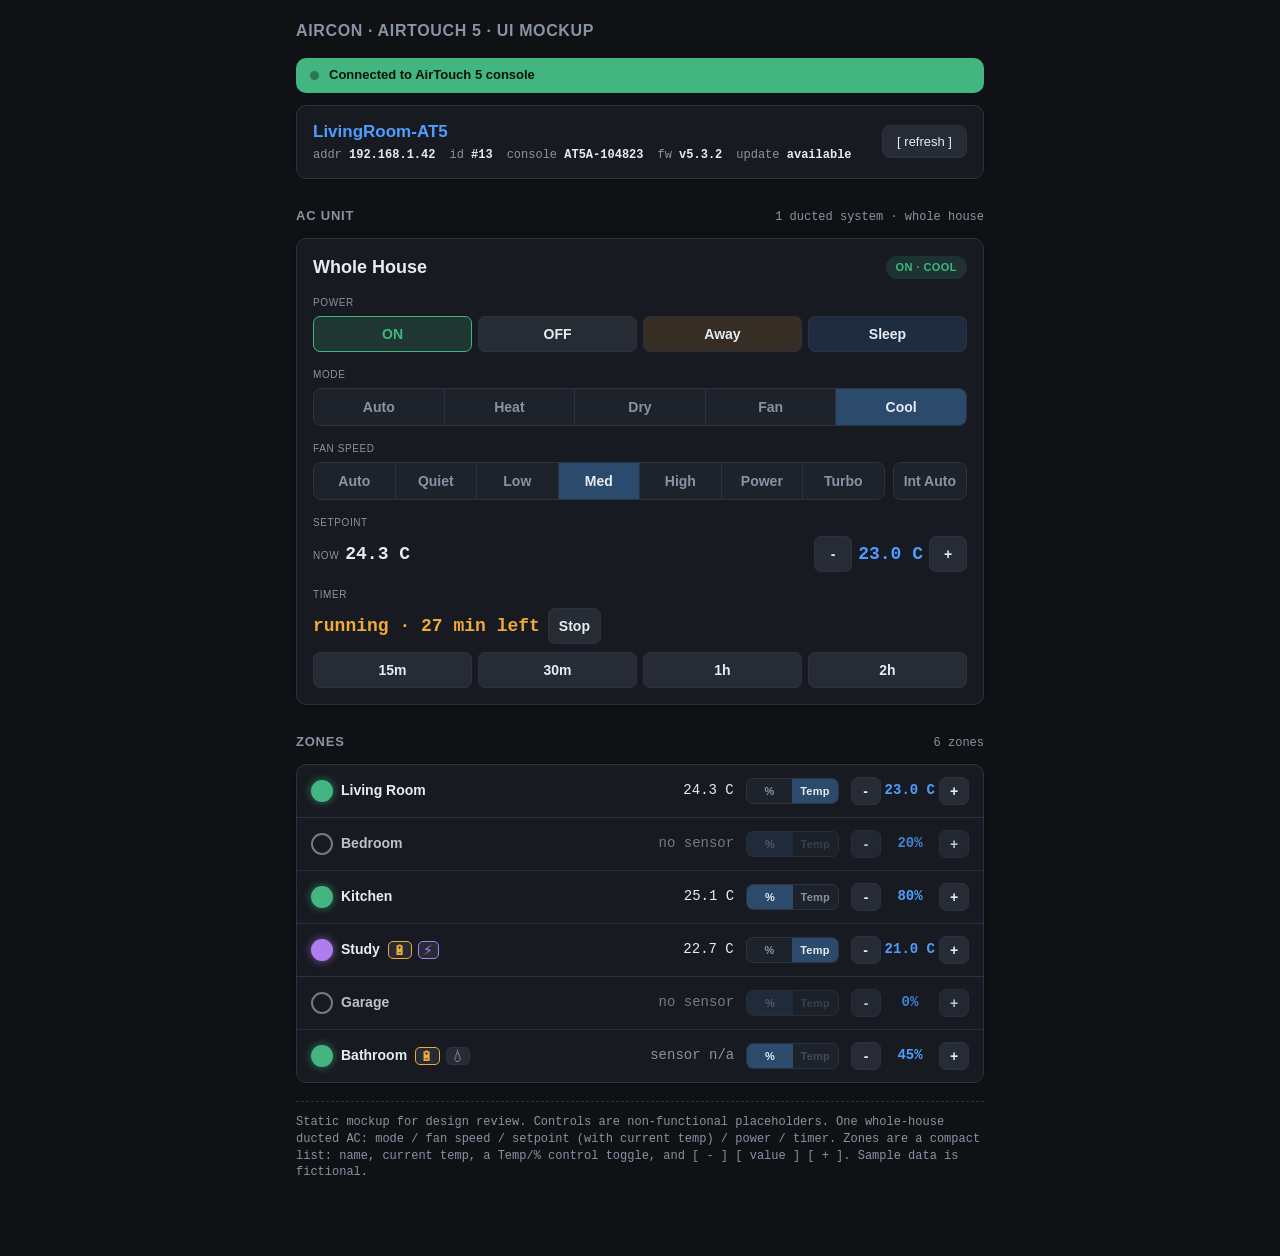
==== mockup.html @ fed0fee5 "Add AirTouch 5 UI mockup; allow Unicode glyphs in .html Add a single-file static HTML mockup (mockup" ====
<!DOCTYPE html>
<!--
  Static mockup for design review of `aircon` AirTouch 5 web UI.

  Real-world setup: ONE ducted whole-house AC unit, many zones.
  - AC card holds: mode, fan speed, main setpoint, timer.
  - Zones are a compact list: name, current temp, a temp/% control toggle,
    and [ - ] [ value ] [ + ] buttons.

  Single-file visual mockup: no htmx, no SSE, no server. Hard-coded sample data.
  Controls are non-functional placeholders.
  ASCII only (per AGENTS.md).
-->
<html lang="en">
<head>
  <meta charset="utf-8">
  <meta name="viewport" content="width=device-width, initial-scale=1">
  <title>aircon -- AirTouch 5 mockup</title>
  <style>
    :root {
      --bg: #0f1115;
      --panel: #171a21;
      --panel-2: #1e222b;
      --panel-3: #262b36;
      --border: #2c3340;
      --text: #e7ecf3;
      --muted: #8a93a3;
      --accent: #4f9dff;
      --accent-dim: #2c4a6b;
      --good: #43b581;
      --warn: #f0a93b;
      --bad: #e25b5b;
      --turbo: #b07df0;
      --radius: 10px;
      --shadow: 0 1px 3px rgba(0,0,0,0.4);
      --mono: ui-monospace, "SF Mono", "JetBrains Mono", "Fira Code", Menlo, Consolas, monospace;
    }

    * { box-sizing: border-box; }

    html, body {
      margin: 0;
      padding: 0;
      background: var(--bg);
      color: var(--text);
      font-family: -apple-system, BlinkMacSystemFont, "Segoe UI", Roboto, Helvetica, Arial, sans-serif;
      font-size: 14px;
      line-height: 1.4;
    }

    .page {
      max-width: 720px;
      margin: 0 auto;
      padding: 20px 16px 64px;
    }

    h1 {
      font-size: 16px;
      font-weight: 600;
      letter-spacing: 0.04em;
      margin: 0 0 16px;
      color: var(--muted);
      text-transform: uppercase;
    }

    /* ---- Connection state banner ---- */
    #connection-state {
      border-radius: var(--radius);
      padding: 8px 14px;
      margin-bottom: 12px;
      font-size: 13px;
      display: flex;
      align-items: center;
      gap: 10px;
      background: var(--good);
      color: #07140d;
      font-weight: 600;
    }
    #connection-state.disconnected {
      background: var(--bad);
      color: #1a0707;
    }
    #connection-state .dot {
      width: 9px; height: 9px;
      border-radius: 50%;
      background: rgba(0,0,0,0.35);
    }

    /* ---- System bar ---- */
    #system {
      background: var(--panel);
      border: 1px solid var(--border);
      border-radius: var(--radius);
      box-shadow: var(--shadow);
      padding: 14px 16px;
      margin-bottom: 24px;
      display: grid;
      grid-template-columns: 1fr auto;
      gap: 8px 16px;
      align-items: center;
    }
    #system .title {
      font-size: 17px;
      font-weight: 600;
    }
    #system .console-name { color: var(--accent); }
    #system .meta {
      display: flex;
      flex-wrap: wrap;
      gap: 6px 14px;
      font-family: var(--mono);
      font-size: 12px;
      color: var(--muted);
      margin-top: 4px;
    }
    #system .meta span { white-space: nowrap; }
    #system .meta b { color: var(--text); font-weight: 600; }
    #system .refresh {
      background: var(--panel-3);
      color: var(--text);
      border: 1px solid var(--border);
      border-radius: 8px;
      padding: 8px 14px;
      font-size: 13px;
      cursor: pointer;
    }
    #system .refresh:hover { border-color: var(--accent); }

    /* ---- Section header ---- */
    .section-label {
      display: flex;
      align-items: baseline;
      justify-content: space-between;
      margin: 28px 0 12px;
    }
    .section-label h2 {
      font-size: 13px;
      font-weight: 600;
      letter-spacing: 0.06em;
      text-transform: uppercase;
      color: var(--muted);
      margin: 0;
    }
    .section-label .count {
      font-family: var(--mono);
      font-size: 12px;
      color: var(--muted);
    }

    /* ---- AC card ---- */
    .ac-card {
      background: var(--panel);
      border: 1px solid var(--border);
      border-radius: var(--radius);
      box-shadow: var(--shadow);
      padding: 16px;
      display: flex;
      flex-direction: column;
      gap: 16px;
    }
    .ac-card .head {
      display: flex;
      justify-content: space-between;
      align-items: center;
      gap: 8px;
    }
    .ac-card .name {
      font-size: 18px;
      font-weight: 600;
    }
    .power-badge {
      font-size: 11px;
      font-weight: 700;
      letter-spacing: 0.04em;
      padding: 4px 10px;
      border-radius: 999px;
      text-transform: uppercase;
    }
    .power-badge.on  { background: rgba(67,181,129,0.16); color: var(--good); }
    .power-badge.off { background: rgba(138,147,163,0.16); color: var(--muted); }

    /* field with a label above a control row */
    .field .label {
      font-size: 10px;
      letter-spacing: 0.06em;
      text-transform: uppercase;
      color: var(--muted);
      margin-bottom: 6px;
    }

    /* segmented control (mode, fan speed) */
    .segmented {
      display: flex;
      background: var(--panel-2);
      border: 1px solid var(--border);
      border-radius: 8px;
      overflow: hidden;
    }
    .segmented button {
      appearance: none;
      flex: 1;
      border: 0;
      background: transparent;
      color: var(--muted);
      font-size: 12px;
      font-weight: 600;
      padding: 8px 6px;
      cursor: pointer;
      border-right: 1px solid var(--border);
    }
    .segmented button:last-child { border-right: 0; }
    .segmented button.active {
      background: var(--accent-dim);
      color: var(--text);
    }
    .segmented button:hover:not(.active) { color: var(--text); }
    .segmented.compact button { padding: 7px 4px; font-size: 11px; }

    /* fan speed row: segmented + intelligent-auto toggle */
    .fan-row { display: flex; gap: 8px; align-items: stretch; }
    .fan-row .segmented { flex: 1; min-width: 0; }
    .int-auto {
      appearance: none;
      border: 1px solid var(--border);
      background: var(--panel-2);
      color: var(--muted);
      border-radius: 8px;
      padding: 0 12px;
      font-size: 12px;
      font-weight: 600;
      cursor: pointer;
      white-space: nowrap;
    }
    .int-auto.active {
      background: var(--accent-dim);
      color: var(--text);
      border-color: var(--accent);
    }
    .int-auto:disabled { opacity: 0.4; cursor: not-allowed; }

    /* setpoint row: current temp + -/value/+ */
    .setpoint-row {
      display: flex;
      align-items: center;
      justify-content: space-between;
      gap: 12px;
    }
    .setpoint-row .current {
      display: flex;
      align-items: baseline;
      gap: 6px;
    }
    .setpoint-row .current .k {
      font-size: 10px;
      letter-spacing: 0.06em;
      text-transform: uppercase;
      color: var(--muted);
    }
    .setpoint-row .current .v {
      font-family: var(--mono);
      font-size: 26px;
      font-weight: 600;
    }
    .stepper {
      display: flex;
      align-items: center;
      gap: 6px;
    }
    .stepper .val {
      font-family: var(--mono);
      font-size: 18px;
      font-weight: 600;
      min-width: 56px;
      text-align: center;
      color: var(--accent);
    }

    .btn {
      appearance: none;
      border: 1px solid var(--border);
      background: var(--panel-3);
      color: var(--text);
      border-radius: 7px;
      padding: 7px 12px;
      font-size: 13px;
      font-weight: 600;
      cursor: pointer;
    }
    .btn:hover { border-color: var(--accent); }
    .btn:disabled { opacity: 0.4; cursor: not-allowed; }
    .btn.step {
      width: 38px;
      text-align: center;
      padding: 7px 0;
      font-size: 16px;
      line-height: 1;
    }
    .btn.on   { background: rgba(67,181,129,0.18); border-color: var(--good); color: var(--good); }
    .btn.off  { background: rgba(138,147,163,0.14); }
    .btn.turbo{ background: rgba(176,125,240,0.18); border-color: var(--turbo); color: var(--turbo); }
    .btn.away { background: rgba(240,169,59,0.14); }
    .btn.sleep{ background: rgba(79,157,255,0.14); }

    /* power group */
    .power-group { display: flex; gap: 6px; }
    .power-group .btn { flex: 1; text-align: center; }

    /* timer */
    .timer-row {
      display: flex;
      align-items: center;
      gap: 8px;
    }
    .timer-row input[type=number] {
      width: 64px;
      background: var(--panel-2);
      border: 1px solid var(--border);
      border-radius: 6px;
      color: var(--text);
      font-family: var(--mono);
      font-size: 13px;
      padding: 6px 8px;
      text-align: center;
    }
    .timer-row select {
      background: var(--panel-2);
      border: 1px solid var(--border);
      border-radius: 6px;
      color: var(--text);
      font-size: 13px;
      padding: 6px 8px;
    }
    .timer-status {
      font-family: var(--mono);
      font-size: 13px;
      font-weight: 600;
      color: var(--warn);
    }
    .timer-status.off { color: var(--muted); }
    .timer-presets {
      display: flex;
      gap: 6px;
      margin-top: 8px;
      flex-wrap: wrap;
    }
    .timer-presets .btn { flex: 1; min-width: 52px; text-align: center; }

    /* ---- AC card: uniform button + text sizes (scoped so zones keep own sizing) ---- */
    .ac-card .segmented button,
    .ac-card .segmented.compact button,
    .ac-card .int-auto,
    .ac-card .btn,
    .ac-card .btn.step {
      font-size: 14px;
      font-weight: 600;
      min-height: 36px;
      padding: 8px 10px;
      display: inline-flex;
      align-items: center;
      justify-content: center;
    }
    .ac-card .btn.step { width: 38px; padding: 8px 0; }
    .ac-card .setpoint-row .current .v,
    .ac-card .stepper .val,
    .ac-card .timer-status {
      font-size: 18px;
    }
    .ac-card .timer-row input[type=number],
    .ac-card .timer-row select {
      font-size: 14px;
      min-height: 36px;
      padding: 6px 8px;
    }

    /* ---- Zones list ---- */
    .zone-list {
      background: var(--panel);
      border: 1px solid var(--border);
      border-radius: var(--radius);
      box-shadow: var(--shadow);
      overflow: hidden;
    }
    .zone-row {
      display: grid;
      grid-template-columns: 1fr auto auto auto;
      align-items: center;
      gap: 12px;
      padding: 12px 14px;
      border-bottom: 1px solid var(--border);
    }
    .zone-row:last-child { border-bottom: 0; }
    .zone-row.off { opacity: 0.8; }

    .zone-name {
      display: flex;
      flex-direction: column;
      align-items: flex-start;
      gap: 6px;
      min-width: 0;
    }
    .zone-name .name-line {
      display: flex;
      align-items: center;
      gap: 8px;
      min-width: 0;
    }
    /* zone power toggle = the status light itself (ZonePower: on/off/turbo) */
    .zone-toggle {
      appearance: none;
      width: 22px; height: 22px;
      border-radius: 50%;
      flex: none;
      cursor: pointer;
      border: 2px solid var(--muted);
      background: transparent;
      padding: 0;
    }
    .zone-toggle:hover { box-shadow: 0 0 0 3px var(--accent-dim); }
    .zone-toggle.on    { background: var(--good); border-color: var(--good); box-shadow: 0 0 8px rgba(67,181,129,0.65); }
    .zone-toggle.off   { background: transparent; border-color: var(--muted); }
    .zone-toggle.turbo { background: var(--turbo); border-color: var(--turbo); box-shadow: 0 0 8px rgba(176,125,240,0.65); }
    .zone-name .name {
      font-size: 14px;
      font-weight: 600;
      overflow: hidden;
      text-overflow: ellipsis;
      white-space: nowrap;
      min-width: 0;
    }

    .zone-temp {
      font-family: var(--mono);
      font-size: 14px;
      color: var(--muted);
      min-width: 58px;
      text-align: right;
    }
    .zone-temp.has-sensor { color: var(--text); }

    /* compact temp/% toggle */
    .mode-toggle {
      display: grid;
      grid-template-columns: 1fr 1fr;
      background: var(--panel-2);
      border: 1px solid var(--border);
      border-radius: 7px;
      overflow: hidden;
    }
    .mode-toggle button {
      appearance: none;
      border: 0;
      background: transparent;
      color: var(--muted);
      font-size: 11px;
      font-weight: 600;
      padding: 6px 8px;
      cursor: pointer;
      letter-spacing: 0.02em;
    }
    .mode-toggle button.active {
      background: var(--accent-dim);
      color: var(--text);
    }
    .mode-toggle button:disabled {
      opacity: 0.35;
      cursor: not-allowed;
    }

    .zone-stepper {
      display: flex;
      align-items: center;
      gap: 4px;
    }
    .zone-stepper .val {
      font-family: var(--mono);
      font-size: 14px;
      font-weight: 600;
      min-width: 50px;
      text-align: center;
      color: var(--accent);
    }
    .zone-stepper .btn {
      width: 30px;
      padding: 6px 0;
      font-size: 14px;
      line-height: 1;
    }

    .zone-flags {
      display: inline-flex;
      flex-wrap: wrap;
      gap: 6px;
      flex: none;
    }
    .flag {
      display: inline-flex;
      align-items: center;
      justify-content: center;
      font-size: 10px;
      letter-spacing: 0.04em;
      text-transform: uppercase;
      padding: 1px 4px;
      border-radius: 5px;
      background: var(--panel-3);
      color: var(--muted);
      border: 1px solid var(--border);
    }
    .flag .ico {
      font-size: 14px;
      line-height: 1;
      text-transform: none; /* keep glyph as-is */
      font-variant-emoji: text; /* prefer monochrome line glyph over color emoji */
    }
    .flag.warn { color: var(--warn); border-color: var(--warn); }
    .flag.turbo { color: var(--turbo); border-color: var(--turbo); }

    .note {
      font-size: 12px;
      color: var(--muted);
      margin-top: 18px;
      font-family: var(--mono);
      border-top: 1px dashed var(--border);
      padding-top: 12px;
    }

    @media (max-width: 560px) {
      #system { grid-template-columns: 1fr; }
      .zone-row {
        grid-template-columns: 1fr auto;
        grid-template-areas:
          "name temp"
          "toggle stepper";
        row-gap: 8px;
      }
      .zone-name { grid-area: name; }
      .zone-temp { grid-area: temp; }
      .mode-toggle { grid-area: toggle; }
      .zone-stepper { grid-area: stepper; justify-self: end; }
    }
  </style>
</head>
<body>
  <div class="page">
    <h1>aircon &middot; AirTouch 5 &middot; UI mockup</h1>

    <!-- ===== Connection state banner (#connection-state) ===== -->
    <div id="connection-state" class="connected">
      <span class="dot"></span>
      <span>Connected to AirTouch 5 console</span>
    </div>

    <!-- ===== System bar (#system) ===== -->
    <div id="system">
      <div>
        <div class="title"><span class="console-name">LivingRoom-AT5</span></div>
        <div class="meta">
          <span>addr <b>192.168.1.42</b></span>
          <span>id <b>#13</b></span>
          <span>console <b>AT5A-104823</b></span>
          <span>fw <b>v5.3.2</b></span>
          <span>update <b>available</b></span>
        </div>
      </div>
      <button class="refresh" title="Re-pull full status">[ refresh ]</button>
    </div>

    <!-- ===== AC unit (single whole-house ducted system) ===== -->
    <div class="section-label">
      <h2>AC unit</h2>
      <span class="count">1 ducted system &middot; whole house</span>
    </div>
    <div id="ac-0" class="ac-card">
      <div class="head">
        <div class="name">Whole House</div>
        <span class="power-badge on">On &middot; Cool</span>
      </div>

      <!-- Power (AcPower control: Toggle / Off / On / Away / Sleep) -->
      <div class="field">
        <div class="label">Power</div>
        <div class="power-group">
          <button class="btn on" type="button">ON</button>
          <button class="btn off" type="button">OFF</button>
          <button class="btn away" type="button">Away</button>
          <button class="btn sleep" type="button">Sleep</button>
        </div>
      </div>

      <!-- Mode (AcMode control: Auto / Heat / Dry / Fan / Cool) -->
      <div class="field">
        <div class="label">Mode</div>
        <div class="segmented" role="group" aria-label="ac mode">
          <button type="button">Auto</button>
          <button type="button">Heat</button>
          <button type="button">Dry</button>
          <button type="button">Fan</button>
          <button type="button" class="active" aria-pressed="true">Cool</button>
        </div>
      </div>

      <!-- Fan speed (FanSpeed control: Auto/Quiet/Low/Medium/High/Powerful/Turbo/IntelligentAuto) -->
      <div class="field">
        <div class="label">Fan speed</div>
        <div class="fan-row">
          <div class="segmented compact" role="group" aria-label="fan speed">
            <button type="button">Auto</button>
            <button type="button">Quiet</button>
            <button type="button">Low</button>
            <button type="button" class="active" aria-pressed="true">Med</button>
            <button type="button">High</button>
            <button type="button">Power</button>
            <button type="button">Turbo</button>
          </div>
          <button class="int-auto" type="button" aria-pressed="false" title="IntelligentAuto modifier">Int Auto</button>
        </div>
      </div>

      <!-- Setpoint -->
      <div class="field">
        <div class="label">Setpoint</div>
        <div class="setpoint-row">
          <div class="current">
            <span class="k">now</span>
            <span class="v">24.3 C</span>
          </div>
          <div class="stepper">
            <button class="btn step" type="button" aria-label="decrement setpoint">-</button>
            <span class="val">23.0 C</span>
            <button class="btn step" type="button" aria-label="increment setpoint">+</button>
          </div>
        </div>
      </div>

      <!-- Timer (status + presets; presets arm a countdown) -->
      <div class="field">
        <div class="label">Timer</div>
        <div class="timer-row">
          <span class="timer-status">running &middot; 27 min left</span>
          <button class="btn off" type="button">Stop</button>
        </div>
        <div class="timer-presets" role="group" aria-label="timer presets">
          <button class="btn" type="button">15m</button>
          <button class="btn" type="button">30m</button>
          <button class="btn" type="button">1h</button>
          <button class="btn" type="button">2h</button>
        </div>
      </div>
    </div>

    <!-- ===== Zones (compact list) ===== -->
    <div class="section-label">
      <h2>Zones</h2>
      <span class="count">6 zones</span>
    </div>
    <div class="zone-list">

      <!-- Zone 0: Living Room, ON, has sensor, Temp mode -->
      <div id="zone-0" class="zone-row">
        <div class="zone-name">
          <div class="name-line">
            <button class="zone-toggle on" type="button" aria-pressed="true" aria-label="toggle zone power"></button>
            <span class="name">Living Room</span>
          </div>
        </div>
        <div class="zone-temp has-sensor">24.3 C</div>
        <div class="mode-toggle" role="group" aria-label="control mode">
          <button type="button">% </button>
          <button type="button" class="active" aria-pressed="true">Temp</button>
        </div>
        <div class="zone-stepper">
          <button class="btn step" type="button" aria-label="decrement">-</button>
          <span class="val">23.0 C</span>
          <button class="btn step" type="button" aria-label="increment">+</button>
        </div>
      </div>

      <!-- Zone 1: Bedroom, OFF, sensor-less, % only -->
      <div id="zone-1" class="zone-row off">
        <div class="zone-name">
          <div class="name-line">
            <button class="zone-toggle off" type="button" aria-pressed="false" aria-label="toggle zone power"></button>
            <span class="name">Bedroom</span>
          </div>
        </div>
        <div class="zone-temp">no sensor</div>
        <div class="mode-toggle" role="group" aria-label="control mode">
          <button type="button" class="active" aria-pressed="true" disabled>% </button>
          <button type="button" disabled aria-disabled="true">Temp</button>
        </div>
        <div class="zone-stepper">
          <button class="btn step" type="button" aria-label="decrement">-</button>
          <span class="val">20%</span>
          <button class="btn step" type="button" aria-label="increment">+</button>
        </div>
      </div>

      <!-- Zone 2: Kitchen, ON, has sensor, % mode -->
      <div id="zone-2" class="zone-row">
        <div class="zone-name">
          <div class="name-line">
            <button class="zone-toggle on" type="button" aria-pressed="true" aria-label="toggle zone power"></button>
            <span class="name">Kitchen</span>
          </div>
        </div>
        <div class="zone-temp has-sensor">25.1 C</div>
        <div class="mode-toggle" role="group" aria-label="control mode">
          <button type="button" class="active" aria-pressed="true">% </button>
          <button type="button">Temp</button>
        </div>
        <div class="zone-stepper">
          <button class="btn step" type="button" aria-label="decrement">-</button>
          <span class="val">80%</span>
          <button class="btn step" type="button" aria-label="increment">+</button>
        </div>
      </div>

      <!-- Zone 3: Study, ON Turbo, has sensor, Temp mode -->
      <div id="zone-3" class="zone-row">
        <div class="zone-name">
          <div class="name-line">
            <button class="zone-toggle turbo" type="button" aria-pressed="true" aria-label="toggle zone power"></button>
            <span class="name">Study</span>
            <div class="zone-flags">
              <span class="flag warn" title="Low battery"><span class="ico">🔋︎</span></span>
              <span class="flag turbo" title="Turbo"><span class="ico">⚡︎</span></span>
            </div>
          </div>
        </div>
        <div class="zone-temp has-sensor">22.7 C</div>
        <div class="mode-toggle" role="group" aria-label="control mode">
          <button type="button">% </button>
          <button type="button" class="active" aria-pressed="true">Temp</button>
        </div>
        <div class="zone-stepper">
          <button class="btn step" type="button" aria-label="decrement">-</button>
          <span class="val">21.0 C</span>
          <button class="btn step" type="button" aria-label="increment">+</button>
        </div>
      </div>

      <!-- Zone 6: Garage, OFF, sensor-less -->
      <div id="zone-6" class="zone-row off">
        <div class="zone-name">
          <div class="name-line">
            <button class="zone-toggle off" type="button" aria-pressed="false" aria-label="toggle zone power"></button>
            <span class="name">Garage</span>
          </div>
        </div>
        <div class="zone-temp">no sensor</div>
        <div class="mode-toggle" role="group" aria-label="control mode">
          <button type="button" class="active" aria-pressed="true" disabled>% </button>
          <button type="button" disabled aria-disabled="true">Temp</button>
        </div>
        <div class="zone-stepper">
          <button class="btn step" type="button" aria-label="decrement">-</button>
          <span class="val">0%</span>
          <button class="btn step" type="button" aria-label="increment">+</button>
        </div>
      </div>

      <!-- Zone 7: Bathroom, ON, sensor reading NotAvailable, % mode -->
      <div id="zone-7" class="zone-row">
        <div class="zone-name">
          <div class="name-line">
            <button class="zone-toggle on" type="button" aria-pressed="true" aria-label="toggle zone power"></button>
            <span class="name">Bathroom</span>
            <div class="zone-flags">
              <span class="flag warn" title="Low battery"><span class="ico">🔋︎</span></span>
              <span class="flag" title="Spill"><span class="ico">💧︎</span></span>
            </div>
          </div>
        </div>
        <div class="zone-temp">sensor n/a</div>
        <div class="mode-toggle" role="group" aria-label="control mode">
          <button type="button" class="active" aria-pressed="true">% </button>
          <button type="button" disabled aria-disabled="true">Temp</button>
        </div>
        <div class="zone-stepper">
          <button class="btn step" type="button" aria-label="decrement">-</button>
          <span class="val">45%</span>
          <button class="btn step" type="button" aria-label="increment">+</button>
        </div>
      </div>

    </div>

    <p class="note">
      Static mockup for design review. Controls are non-functional placeholders.
      One whole-house ducted AC: mode / fan speed / setpoint (with current temp) /
      power / timer. Zones are a compact list: name, current temp, a Temp/% control
      toggle, and [ - ] [ value ] [ + ]. Sample data is fictional.
    </p>
  </div>
</body>
</html>
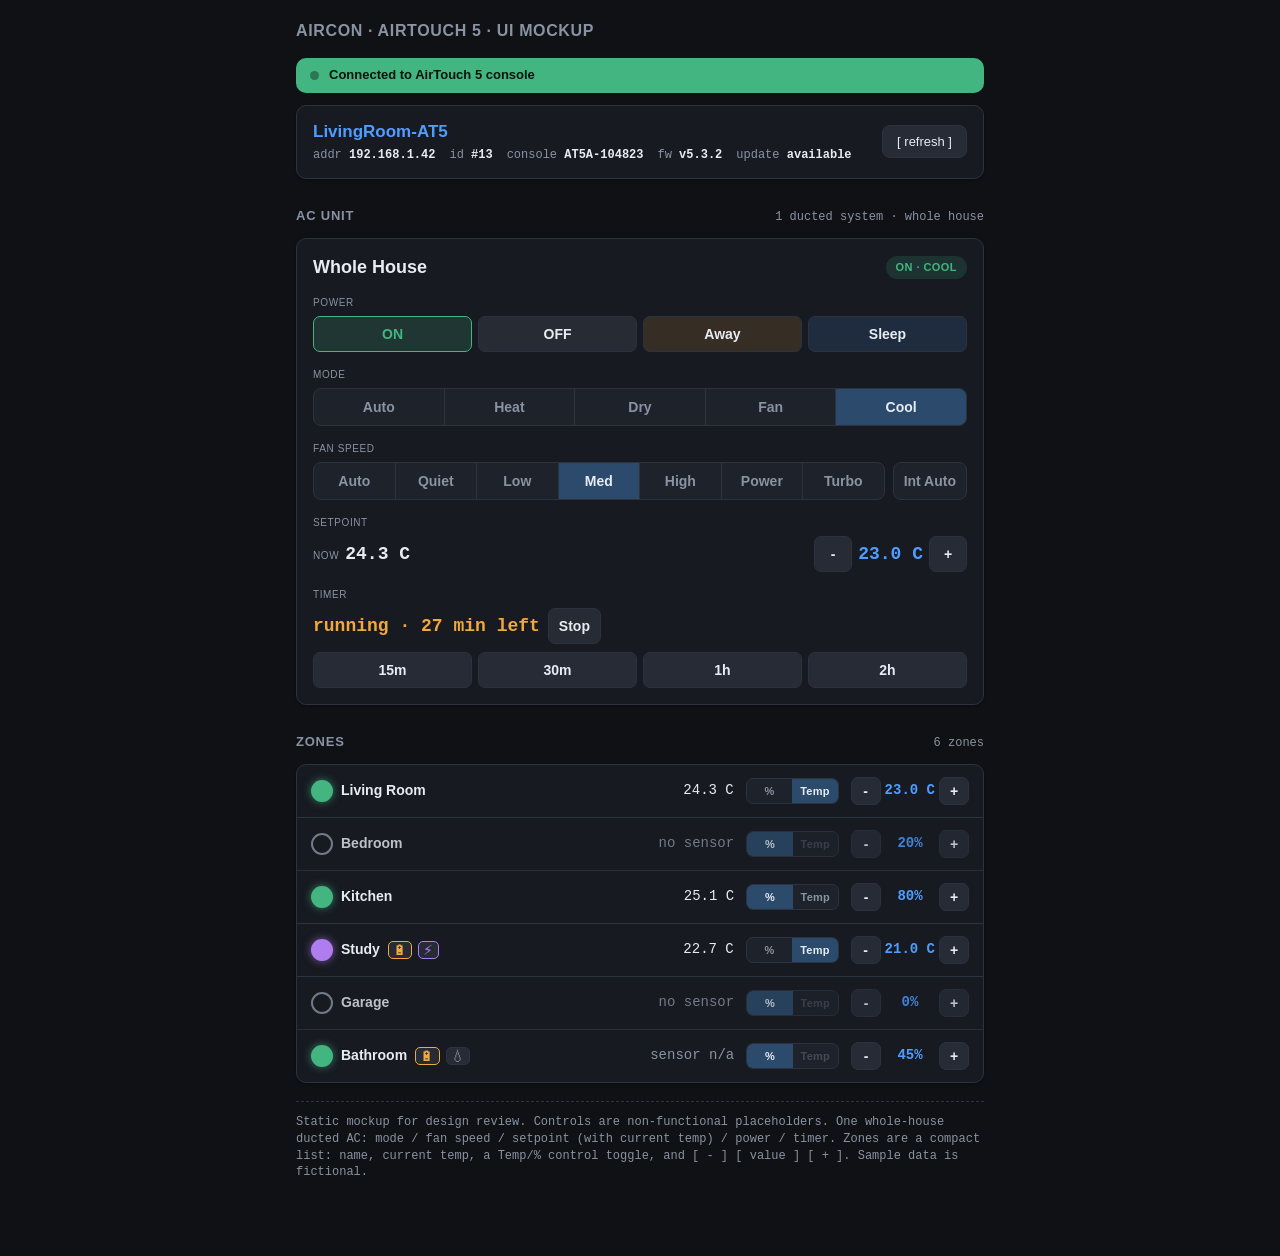
==== commit 61b084df: "Enable % control-type toggle when zone is off or sensorless" ====
--- a/mockup.html
+++ b/mockup.html
@@ -684,7 +684,7 @@
         </div>
         <div class="zone-temp">no sensor</div>
         <div class="mode-toggle" role="group" aria-label="control mode">
-          <button type="button" class="active" aria-pressed="true" disabled>% </button>
+          <button type="button" class="active" aria-pressed="true">% </button>
           <button type="button" disabled aria-disabled="true">Temp</button>
         </div>
         <div class="zone-stepper">
@@ -748,7 +748,7 @@
         </div>
         <div class="zone-temp">no sensor</div>
         <div class="mode-toggle" role="group" aria-label="control mode">
-          <button type="button" class="active" aria-pressed="true" disabled>% </button>
+          <button type="button" class="active" aria-pressed="true">% </button>
           <button type="button" disabled aria-disabled="true">Temp</button>
         </div>
         <div class="zone-stepper">
